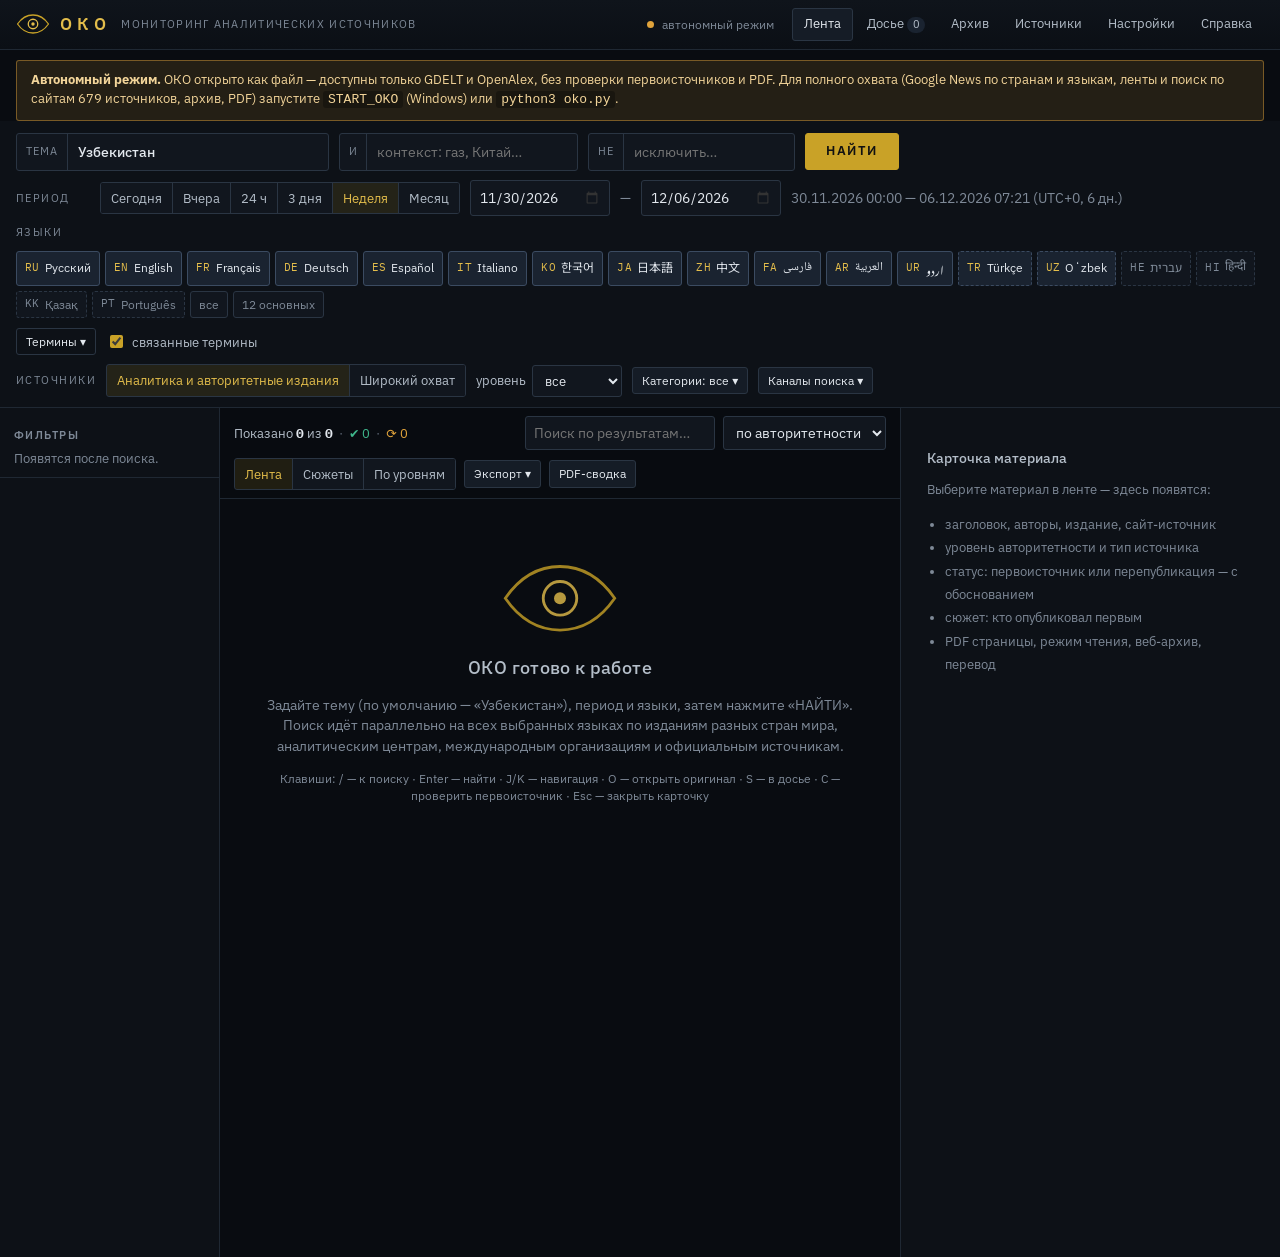
==== OKO/web/index.html @ c8e40423 "Добавить ОКО — платформу мониторинга аналитических источников ОКО ищет публикации по теме (по умолча" ====
<!doctype html>
<html lang="ru">
<head>
<meta charset="utf-8">
<meta name="viewport" content="width=device-width, initial-scale=1">
<meta name="oko-token" content="">
<title>ОКО — мониторинг аналитических источников</title>
<link rel="icon" href="assets/favicon.svg" type="image/svg+xml">
<link rel="preconnect" href="https://fonts.googleapis.com">
<link rel="preconnect" href="https://fonts.gstatic.com" crossorigin>
<link rel="stylesheet" href="https://fonts.googleapis.com/css2?family=IBM+Plex+Mono:wght@400;500&family=IBM+Plex+Sans:wght@400;500;600&family=Noto+Naskh+Arabic:wght@400;600&family=Noto+Nastaliq+Urdu&family=Noto+Sans+Devanagari&family=Noto+Sans+Hebrew&family=Noto+Sans+JP:wght@400;500&family=Noto+Sans+KR:wght@400;500&family=Noto+Sans+SC:wght@400;500&family=Noto+Sans+TC:wght@400;500&display=swap">
<link rel="stylesheet" href="assets/oko.css">
</head>
<body>
<header class="top">
  <div class="brand">
    <svg viewBox="0 0 68 40" aria-hidden="true"><path d="M3 20C12 7 22 2 34 2s22 5 31 18c-9 13-19 18-31 18S12 33 3 20z" fill="none" stroke="#c9a227" stroke-width="2.6" stroke-linejoin="round"/><circle cx="34" cy="20" r="9.5" fill="none" stroke="#e3bd4b" stroke-width="2.6"/><circle cx="34" cy="20" r="3.4" fill="#e3bd4b"/></svg>
    <span class="logo">ОКО</span>
    <span class="sub">мониторинг аналитических источников</span>
  </div>
  <div class="status" id="status"><span class="dot"></span><span>подключение…</span></div>
  <nav class="topnav" id="topnav">
    <button data-view="results" class="active">Лента</button>
    <button data-view="dossier">Досье <span class="badge" id="dossierCount">0</span></button>
    <button data-view="archive">Архив</button>
    <button data-view="sources">Источники</button>
    <button data-view="settings">Настройки</button>
    <button data-view="help">Справка</button>
  </nav>
</header>

<div id="banner"></div>

<section class="query" id="query">
  <div class="qrow">
    <div class="field"><span>Тема</span><input id="qTopic" autocomplete="off" spellcheck="false" placeholder="Узбекистан" value="Узбекистан" title="Ключевое слово или фраза на любом языке. Несколько тем — через запятую (ИЛИ)"></div>
    <div class="field"><span>и</span><input id="qCtx" autocomplete="off" spellcheck="false" placeholder="контекст: газ, Китай…" title="Уточнение: материал должен касаться также этого (И). Через запятую — любое из"></div>
    <div class="field"><span>не</span><input id="qNot" autocomplete="off" spellcheck="false" placeholder="исключить…" title="Исключить материалы с этими словами"></div>
    <button class="btn primary" id="btnSearch" title="Enter">НАЙТИ</button>
    <button class="btn danger hidden" id="btnStop">Остановить</button>
  </div>
  <div class="qrow">
    <span class="qlabel">Период</span>
    <div class="seg" id="presets">
      <button data-p="today">Сегодня</button><button data-p="yesterday">Вчера</button><button data-p="24h">24 ч</button><button data-p="3d">3 дня</button><button data-p="7d">Неделя</button><button data-p="30d">Месяц</button>
    </div>
    <input type="date" id="dFrom" title="Начало периода"><span class="muted">—</span><input type="date" id="dTo" title="Конец периода">
    <span class="muted" id="periodHint"></span>
  </div>
  <div class="qrow">
    <span class="qlabel">Языки</span>
    <div class="chips" id="langChips"></div>
    <button class="btn small ghost" id="btnTerms" title="Показать и отредактировать поисковые термины по языкам">Термины ▾</button>
    <label class="check" title="Добавлять столицу, главу государства и ключевые города (для тем из словаря)"><input type="checkbox" id="optRelated" checked> связанные термины</label>
  </div>
  <div class="qrow">
    <span class="qlabel">Источники</span>
    <div class="seg" id="modeSeg">
      <button data-m="registry" class="on" title="Только аналитические центры, международные организации, официальные источники и издания из реестра">Аналитика и авторитетные издания</button>
      <button data-m="broad" title="Все найденные материалы, включая источники вне реестра (уровень D)">Широкий охват</button>
    </div>
    <label class="check">уровень
      <select id="minTier"><option value="4">все</option><option value="3">A–C</option><option value="2">A–B</option><option value="1">только A</option></select>
    </label>
    <div class="dropdown"><button class="btn small" id="btnTypes">Категории: все ▾</button><div class="menu hidden" id="menuTypes"></div></div>
    <div class="dropdown"><button class="btn small" id="btnProv">Каналы поиска ▾</button><div class="menu hidden" id="menuProv"></div></div>
  </div>
</section>

<section class="terms hidden" id="termsPanel">
  <div class="terms-head"><h3>Поисковые термины по языкам</h3><span class="entity" id="entityInfo"></span>
    <span style="margin-left:auto"></span>
    <button class="btn small" id="btnReExpand">Перевести заново</button>
    <button class="btn small" id="btnTermsClose">Свернуть</button></div>
  <table class="tterms" id="termsTable"></table>
  <div class="muted" style="font-size:12px;margin-top:8px">Правка термина сохраняется в глоссарий и используется в следующих поисках. Источник: <span class="srcTag lexicon">словарь</span> <span class="srcTag wikidata">Wikidata</span> <span class="srcTag mt">перевод</span> <span class="srcTag user">вручную</span></div>
</section>

<section class="progress hidden" id="progress">
  <div class="pbar"><div id="pbarFill"></div></div>
  <div class="pline" id="pline"></div>
  <div class="plog hidden" id="plog"></div>
  <div class="notes" id="pnotes"></div>
</section>

<main class="layout" id="view-results">
  <aside class="facets" id="facets"></aside>
  <section class="results">
    <div class="rtool">
      <button class="btn small mob-only" id="btnFacets">Фильтры</button>
      <span class="rcount" id="rcount"></span>
      <input class="input rfilter" id="rFilter" placeholder="Поиск по результатам…">
      <select id="sortSel" title="Сортировка"><option value="authority">по авторитетности</option><option value="date">по дате</option><option value="relevance">по релевантности</option></select>
      <div class="seg" id="viewSeg"><button data-v="list" class="on">Лента</button><button data-v="stories">Сюжеты</button><button data-v="tiers">По уровням</button></div>
      <div class="dropdown"><button class="btn small" id="btnExport">Экспорт ▾</button><div class="menu right hidden" id="menuExport"></div></div>
      <button class="btn small" id="btnDigest" title="Сводка для печати или сохранения в PDF">PDF-сводка</button>
    </div>
    <div class="list" id="list"></div>
  </section>
  <aside class="detail closed" id="detail"></aside>
</main>

<section class="page hidden" id="view-dossier"></section>
<section class="page hidden" id="view-archive"></section>
<section class="page hidden" id="view-sources"></section>
<section class="page hidden" id="view-settings"></section>
<section class="page hidden help" id="view-help"></section>

<script src="assets/oko-data.js"></script>
<script src="assets/oko-core.js"></script>
<script src="assets/oko-app.js"></script>
</body>
</html>
---- OKO/web/assets/oko.css ----
/* ОКО — строгая тёмная тема */
:root {
  --bg: #090c11; --bg2: #0d1117; --panel: #11161e; --panel2: #151c26; --panel3: #1a2330; --hover: #1d2733;
  --line: #1f2833; --line2: #2a3543; --line3: #36445a;
  --text: #e3e8ee; --text2: #b4bec9; --muted: #7e8997; --dim: #5b6572;
  --accent: #c9a227; --accent2: #e3bd4b; --accent-bg: rgba(201, 162, 39, .12);
  --blue: #6aa3dc; --blue-bg: rgba(106, 163, 220, .12);
  --ok: #3fb68b; --ok-bg: rgba(63, 182, 139, .13); --warn: #e0a33b; --warn-bg: rgba(224, 163, 59, .13);
  --bad: #e5534b; --bad-bg: rgba(229, 83, 75, .12); --unk: #8d97a5; --unk-bg: rgba(141, 151, 165, .12);
  --tA: #d4af37; --tB: #7fa9d6; --tC: #8e99a8; --tD: #56606c;
  --r: 3px;
  --font: "IBM Plex Sans", "Noto Sans", "Segoe UI", system-ui, -apple-system, "Helvetica Neue", Arial, sans-serif;
  --mono: "IBM Plex Mono", "Cascadia Mono", Consolas, "Liberation Mono", monospace;
  color-scheme: dark;
}
* { box-sizing: border-box; }
html, body { min-height: 100%; }
body {
  margin: 0; background: var(--bg); color: var(--text); font: 14px/1.45 var(--font);
  -webkit-font-smoothing: antialiased; text-rendering: optimizeLegibility;
}
:lang(zh), :lang(zh-Hans) { font-family: "IBM Plex Sans", "Noto Sans SC", "Microsoft YaHei", "PingFang SC", sans-serif; }
:lang(zh-Hant), :lang(zh-TW) { font-family: "IBM Plex Sans", "Noto Sans TC", "Microsoft JhengHei", "PingFang TC", sans-serif; }
:lang(ja) { font-family: "IBM Plex Sans", "Noto Sans JP", "Yu Gothic UI", "Meiryo", "Hiragino Sans", sans-serif; }
:lang(ko) { font-family: "IBM Plex Sans", "Noto Sans KR", "Malgun Gothic", "Apple SD Gothic Neo", sans-serif; }
:lang(ar), :lang(fa) { font-family: "Noto Naskh Arabic", "Segoe UI", Tahoma, "Geeza Pro", sans-serif; }
:lang(ur) { font-family: "Noto Nastaliq Urdu", "Noto Naskh Arabic", "Urdu Typesetting", "Jameel Noori Nastaleeq", Tahoma, sans-serif; line-height: 2.1; }
:lang(he) { font-family: "Noto Sans Hebrew", "Segoe UI", Arial, sans-serif; }
:lang(hi) { font-family: "Noto Sans Devanagari", "Nirmala UI", Mangal, sans-serif; }
a { color: var(--blue); text-decoration: none; }
a:hover { text-decoration: underline; }
button, input, select, textarea { font: inherit; color: inherit; }
.hidden { display: none !important; }
.mono { font-family: var(--mono); }
.muted { color: var(--muted); }
.sep { color: var(--dim); margin: 0 6px; }
::selection { background: rgba(201, 162, 39, .35); }
::-webkit-scrollbar { width: 10px; height: 10px; }
::-webkit-scrollbar-thumb { background: #243041; border-radius: 6px; border: 2px solid var(--bg2); }
::-webkit-scrollbar-track { background: transparent; }
:focus-visible { outline: 1px solid var(--accent); outline-offset: 1px; }

/* ---------------------------------------------------------------- шапка */
.top {
  display: flex; align-items: center; gap: 18px; padding: 0 16px; height: 50px;
  background: linear-gradient(180deg, #0f141b, #0b0f15); border-bottom: 1px solid var(--line);
  position: sticky; top: 0; z-index: 30;
}
.brand { display: flex; align-items: center; gap: 10px; white-space: nowrap; }
.brand svg { width: 34px; height: 20px; }
.logo { font-weight: 600; letter-spacing: .32em; font-size: 17px; color: var(--accent2); }
.brand .sub { color: var(--muted); font-size: 11px; letter-spacing: .12em; text-transform: uppercase; }
.status { display: flex; align-items: center; gap: 8px; color: var(--muted); font-size: 12px; margin-left: auto; white-space: nowrap; }
.dot { width: 7px; height: 7px; border-radius: 50%; background: var(--dim); display: inline-block; }
.dot.on { background: var(--ok); box-shadow: 0 0 6px rgba(63, 182, 139, .6); }
.dot.warn { background: var(--warn); }
.topnav { display: flex; gap: 2px; }
.topnav button {
  background: transparent; border: 1px solid transparent; color: var(--text2); padding: 6px 11px; border-radius: var(--r);
  cursor: pointer; font-size: 13px; white-space: nowrap;
}
.topnav button:hover { background: var(--panel2); color: var(--text); }
.topnav button.active { border-color: var(--line2); background: var(--panel2); color: var(--text); }
.badge { display: inline-block; min-width: 18px; padding: 0 5px; border-radius: 9px; background: var(--panel3); color: var(--text2); font-size: 11px; text-align: center; }

/* ---------------------------------------------------------------- панель запроса */
.query { background: var(--bg2); border-bottom: 1px solid var(--line); padding: 12px 16px 10px; display: grid; gap: 9px; }
.qrow { display: flex; align-items: center; gap: 10px; flex-wrap: wrap; }
.qlabel { font-size: 10.5px; letter-spacing: .14em; text-transform: uppercase; color: var(--muted); min-width: 74px; }
.field { display: flex; align-items: stretch; border: 1px solid var(--line2); border-radius: var(--r); background: var(--panel); }
.field > span { display: flex; align-items: center; padding: 0 9px; color: var(--muted); font-size: 11px; letter-spacing: .08em; border-right: 1px solid var(--line2); text-transform: uppercase; }
.field input { background: transparent; border: 0; padding: 8px 10px; min-width: 0; outline: none; }
.field:focus-within { border-color: var(--accent); }
#qTopic { width: 260px; font-weight: 500; }
#qCtx { width: 210px; }
#qNot { width: 170px; }
.btn {
  border: 1px solid var(--line2); background: var(--panel2); color: var(--text); padding: 7px 12px; border-radius: var(--r);
  cursor: pointer; white-space: nowrap; display: inline-flex; align-items: center; gap: 6px; font-size: 13px;
}
.btn:hover { background: var(--hover); border-color: var(--line3); }
.btn:disabled { opacity: .45; cursor: default; }
.btn.primary { background: var(--accent); border-color: var(--accent); color: #111; font-weight: 600; letter-spacing: .12em; padding: 8px 20px; }
.btn.primary:hover { background: var(--accent2); }
.btn.danger { border-color: rgba(229, 83, 75, .5); color: #ff9c95; }
.btn.small { padding: 4px 9px; font-size: 12px; }
.btn.ghost { background: transparent; }
.btn svg { width: 14px; height: 14px; flex: none; }
.seg { display: inline-flex; border: 1px solid var(--line2); border-radius: var(--r); overflow: hidden; }
.seg button { background: var(--panel); border: 0; border-right: 1px solid var(--line2); padding: 6px 10px; cursor: pointer; color: var(--text2); font-size: 12.5px; }
.seg button:last-child { border-right: 0; }
.seg button:hover { background: var(--hover); color: var(--text); }
.seg button.on { background: var(--accent-bg); color: var(--accent2); }
input[type=date], input[type=time], select, .input {
  background: var(--panel); border: 1px solid var(--line2); border-radius: var(--r); padding: 6px 8px; color: var(--text);
}
input[type=date]::-webkit-calendar-picker-indicator { filter: invert(.8); }
select option { background: var(--panel); }
.chips { display: flex; flex-wrap: wrap; gap: 5px; }
.chip {
  border: 1px solid var(--line2); background: var(--panel); color: var(--muted); border-radius: var(--r); padding: 4px 8px;
  cursor: pointer; font-size: 12px; display: inline-flex; align-items: center; gap: 5px; user-select: none;
}
.chip .code { font-family: var(--mono); font-size: 11px; letter-spacing: .04em; }
.chip.on { color: var(--text); border-color: #3b4b61; background: var(--panel3); }
.chip.on .code { color: var(--accent2); }
.chip.extra { border-style: dashed; }
.chip:hover { border-color: var(--line3); }
.check { display: inline-flex; align-items: center; gap: 6px; color: var(--text2); font-size: 12.5px; cursor: pointer; }
.check input { accent-color: var(--accent); }
.dropdown { position: relative; display: inline-block; }
.menu {
  position: absolute; top: calc(100% + 4px); left: 0; min-width: 250px; background: var(--panel2); border: 1px solid var(--line2);
  border-radius: var(--r); padding: 6px; z-index: 50; box-shadow: 0 10px 30px rgba(0, 0, 0, .5); max-height: 70vh; overflow: auto;
}
.menu.right { left: auto; right: 0; }
.menu label, .menu button.mi { display: flex; align-items: center; gap: 8px; padding: 6px 8px; border-radius: var(--r); cursor: pointer; width: 100%; text-align: left; background: none; border: 0; color: var(--text2); font-size: 13px; }
.menu label:hover, .menu button.mi:hover { background: var(--hover); color: var(--text); }
.menu .mh { font-size: 10.5px; letter-spacing: .14em; text-transform: uppercase; color: var(--muted); padding: 6px 8px 4px; }
.menu hr { border: 0; border-top: 1px solid var(--line); margin: 5px 0; }

/* термины */
.terms { background: var(--bg2); border-bottom: 1px solid var(--line); padding: 10px 16px 14px; }
.terms-head { display: flex; align-items: center; gap: 12px; margin-bottom: 8px; }
.terms-head h3 { margin: 0; font-size: 12px; letter-spacing: .14em; text-transform: uppercase; color: var(--muted); font-weight: 600; }
.entity { color: var(--text2); font-size: 12.5px; }
.tterms { width: 100%; border-collapse: collapse; }
.tterms td, .tterms th { border-top: 1px solid var(--line); padding: 5px 8px; vertical-align: top; text-align: left; font-size: 12.5px; }
.tterms th { color: var(--muted); font-weight: 500; font-size: 11px; letter-spacing: .08em; text-transform: uppercase; }
.tterms td.lang { white-space: nowrap; color: var(--text2); width: 150px; }
.tchips { display: flex; flex-wrap: wrap; gap: 4px; align-items: center; }
.tchip { background: var(--panel3); border: 1px solid var(--line2); border-radius: var(--r); padding: 2px 4px 2px 7px; display: inline-flex; gap: 4px; align-items: center; }
.tchip button { background: none; border: 0; color: var(--dim); cursor: pointer; padding: 0 3px; font-size: 13px; line-height: 1; }
.tchip button:hover { color: var(--bad); }
.tadd { background: transparent; border: 1px dashed var(--line2); border-radius: var(--r); padding: 2px 6px; width: 120px; color: var(--text); font-size: 12px; }
.srcTag { font-size: 10.5px; padding: 1px 6px; border-radius: 8px; background: var(--panel3); color: var(--muted); white-space: nowrap; }
.srcTag.lexicon { color: var(--ok); } .srcTag.wikidata { color: var(--blue); } .srcTag.mt { color: var(--warn); } .srcTag.user { color: var(--accent2); } .srcTag.original { color: var(--bad); }

/* ---------------------------------------------------------------- прогресс */
.progress { background: var(--bg2); border-bottom: 1px solid var(--line); padding: 8px 16px; }
.pbar { height: 3px; background: var(--panel3); border-radius: 2px; overflow: hidden; margin-bottom: 7px; }
.pbar > div { height: 100%; width: 0; background: linear-gradient(90deg, var(--accent), var(--accent2)); transition: width .3s; }
.pline { display: flex; align-items: center; gap: 16px; flex-wrap: wrap; font-size: 12.5px; color: var(--text2); }
.pline b { color: var(--text); font-weight: 600; font-family: var(--mono); }
.pline .spin { width: 12px; height: 12px; border: 2px solid var(--line3); border-top-color: var(--accent); border-radius: 50%; animation: spin 1s linear infinite; }
@keyframes spin { to { transform: rotate(360deg); } }
.plog { margin-top: 8px; max-height: 260px; overflow: auto; border: 1px solid var(--line); border-radius: var(--r); }
.plog table { width: 100%; border-collapse: collapse; font-size: 12px; }
.plog td { border-top: 1px solid var(--line); padding: 4px 8px; vertical-align: top; }
.plog tr:first-child td { border-top: 0; }
.st-ok { color: var(--ok); } .st-error { color: var(--bad); } .st-run { color: var(--accent2); } .st-wait, .st-skip { color: var(--dim); }
.notes { margin-top: 6px; font-size: 12px; color: var(--warn); }

/* ---------------------------------------------------------------- макет */
.layout { display: grid; grid-template-columns: 252px minmax(0, 1fr) 440px; min-height: calc(100vh - 50px); }
.facets { border-right: 1px solid var(--line); background: var(--bg2); padding: 10px 0 40px; overflow: auto; position: sticky; top: 50px; height: calc(100vh - 50px); }
.fsec { padding: 6px 14px 10px; border-bottom: 1px solid var(--line); }
.fsec h4 { margin: 4px 0 6px; font-size: 10.5px; letter-spacing: .14em; text-transform: uppercase; color: var(--muted); font-weight: 600; display: flex; justify-content: space-between; }
.fsec h4 button { background: none; border: 0; color: var(--dim); cursor: pointer; font-size: 10.5px; letter-spacing: .06em; }
.frow { display: flex; align-items: center; gap: 7px; padding: 2.5px 0; font-size: 12.5px; color: var(--text2); cursor: pointer; }
.frow input { accent-color: var(--accent); margin: 0; }
.frow .fl { flex: 1; overflow: hidden; text-overflow: ellipsis; white-space: nowrap; }
.frow .fc { font-family: var(--mono); font-size: 11px; color: var(--muted); }
.frow .fbar { height: 3px; background: var(--line2); border-radius: 2px; width: 18px; overflow: hidden; flex: none; }
.frow .fbar > i { display: block; height: 100%; background: var(--accent); opacity: .7; }
.frow:hover { color: var(--text); }
.fmore { background: none; border: 0; color: var(--blue); font-size: 12px; cursor: pointer; padding: 3px 0; }

.results { min-width: 0; padding: 0 0 60px; }
.rtool {
  position: sticky; top: 50px; z-index: 10; display: flex; align-items: center; gap: 8px; flex-wrap: wrap; padding: 8px 14px;
  background: rgba(9, 12, 17, .96); backdrop-filter: blur(4px); border-bottom: 1px solid var(--line);
}
.rcount { font-size: 12.5px; color: var(--text2); margin-right: auto; }
.rcount b { color: var(--text); font-family: var(--mono); }
.rfilter { width: 190px; }
.list { padding: 4px 0; }
.empty { padding: 60px 30px; color: var(--muted); text-align: center; }
.empty h2 { color: var(--text2); font-weight: 500; font-size: 18px; margin: 0 0 10px; letter-spacing: .02em; }
.empty .eye-big { width: 120px; opacity: .8; margin-bottom: 16px; }

.item {
  display: grid; grid-template-columns: 30px 26px minmax(0, 1fr) 30px; gap: 0 8px; padding: 9px 14px 9px 12px;
  border-bottom: 1px solid var(--line); border-left: 2px solid transparent; cursor: pointer; position: relative;
}
.item:hover { background: var(--panel); }
.item.sel { background: var(--panel2); border-left-color: var(--accent); }
.item.dimmed { opacity: .62; }
.tier { width: 24px; height: 22px; border-radius: var(--r); display: inline-flex; align-items: center; justify-content: center; font: 600 12px var(--mono); border: 1px solid; margin-top: 1px; }
.tier.t1 { color: var(--tA); border-color: rgba(212, 175, 55, .55); background: rgba(212, 175, 55, .1); }
.tier.t2 { color: var(--tB); border-color: rgba(127, 169, 214, .45); background: rgba(127, 169, 214, .08); }
.tier.t3 { color: var(--tC); border-color: rgba(142, 153, 168, .35); }
.tier.t4 { color: var(--tD); border-color: rgba(86, 96, 108, .5); border-style: dashed; }
.orig { width: 22px; height: 22px; border-radius: 50%; display: inline-flex; align-items: center; justify-content: center; font-size: 12px; margin-top: 1px; }
.orig svg { width: 13px; height: 13px; }
.orig.primary { color: var(--ok); background: var(--ok-bg); border: 1px solid rgba(63, 182, 139, .45); }
.orig.reprint { color: var(--warn); background: var(--warn-bg); border: 1px solid rgba(224, 163, 59, .45); }
.orig.unknown { color: var(--unk); background: var(--unk-bg); border: 1px dashed rgba(141, 151, 165, .5); }
.orig.low { opacity: .7; }
.ititle { font-size: 14.5px; font-weight: 500; color: var(--text); line-height: 1.38; display: block; unicode-bidi: plaintext; }
.ititle:hover { color: #fff; text-decoration: none; }
.ititle:visited { color: #c4ccd6; }
.imeta { margin-top: 3px; display: flex; flex-wrap: wrap; align-items: center; gap: 2px 0; font-size: 12px; color: var(--muted); }
.imeta > * + *::before { content: "·"; color: var(--dim); margin: 0 6px; }
.imeta .src { color: var(--text2); font-weight: 500; }
.imeta .cc, .imeta .lg { font-family: var(--mono); font-size: 11px; letter-spacing: .03em; }
.imeta time { font-family: var(--mono); font-size: 11.5px; }
.tag { font-size: 10.5px; padding: 0 5px; border-radius: 2px; border: 1px solid var(--line2); color: var(--text2); letter-spacing: .02em; }
.tag.pw { color: #f0c36a; border-color: rgba(240, 195, 106, .35); }
.tag.st { color: #ff9c95; border-color: rgba(229, 83, 75, .35); }
.tag.st.public { color: #b9a2e8; border-color: rgba(185, 162, 232, .35); }
.tag.new { color: #111; background: var(--accent); border-color: var(--accent); font-weight: 600; }
.tag.bm { color: var(--blue); border-color: rgba(106, 163, 220, .35); }
.tag.cred { color: var(--warn); border-color: rgba(224, 163, 59, .35); }
.tag.story { color: var(--text2); }
.tag.ca { color: #7fd1b9; border-color: rgba(127, 209, 185, .3); }
.isnip { margin-top: 4px; color: var(--text2); font-size: 12.5px; line-height: 1.45; unicode-bidi: plaintext;
  display: -webkit-box; -webkit-line-clamp: 2; -webkit-box-orient: vertical; overflow: hidden; }
.compact .isnip { display: none; }
.star { background: none; border: 0; color: var(--dim); cursor: pointer; padding: 2px; border-radius: var(--r); align-self: start; }
.star svg { width: 16px; height: 16px; }
.star:hover { color: var(--text2); }
.star.on { color: var(--accent2); }
.more { display: block; margin: 12px auto; }
.grp { padding: 10px 14px 6px; font-size: 11px; letter-spacing: .14em; text-transform: uppercase; color: var(--muted); border-bottom: 1px solid var(--line); background: var(--bg2); position: sticky; top: 98px; z-index: 5; display: flex; gap: 10px; align-items: center; }
.grp .tier { width: 20px; height: 18px; font-size: 11px; }
.story-members { margin: 0 0 0 64px; border-left: 1px dashed var(--line2); }
.story-members .item { padding-top: 6px; padding-bottom: 6px; }
.story-toggle { background: none; border: 0; color: var(--blue); cursor: pointer; font-size: 12px; padding: 0; }

/* ---------------------------------------------------------------- карточка материала */
.detail { border-left: 1px solid var(--line); background: var(--bg2); position: sticky; top: 50px; height: calc(100vh - 50px); overflow: auto; }
.dempty { padding: 40px 26px; color: var(--muted); font-size: 13px; }
.dempty h3 { color: var(--text2); font-weight: 500; font-size: 14px; margin: 0 0 12px; }
.dempty ul { padding-left: 18px; line-height: 1.8; }
.dhead { padding: 14px 18px 12px; border-bottom: 1px solid var(--line); }
.dkicker { display: flex; justify-content: space-between; align-items: center; font-size: 10.5px; letter-spacing: .14em; text-transform: uppercase; color: var(--muted); margin-bottom: 8px; }
.dclose { background: none; border: 0; color: var(--muted); cursor: pointer; font-size: 18px; line-height: 1; }
.dtitle { font-size: 18px; line-height: 1.35; font-weight: 600; margin: 0 0 10px; unicode-bidi: plaintext; }
.dactions { display: flex; flex-wrap: wrap; gap: 6px; }
.dstatus { margin: 12px 18px; border: 1px solid; border-radius: var(--r); padding: 10px 12px; }
.dstatus.primary { border-color: rgba(63, 182, 139, .45); background: var(--ok-bg); }
.dstatus.reprint { border-color: rgba(224, 163, 59, .45); background: var(--warn-bg); }
.dstatus.unknown { border-color: var(--line2); background: var(--panel); border-style: dashed; }
.dstatus .sline { display: flex; align-items: center; gap: 8px; font-weight: 600; letter-spacing: .06em; font-size: 12.5px; text-transform: uppercase; }
.dstatus.primary .sline { color: var(--ok); } .dstatus.reprint .sline { color: var(--warn); } .dstatus.unknown .sline { color: var(--unk); }
.dstatus .conf { margin-left: auto; font-weight: 400; letter-spacing: 0; text-transform: none; font-size: 11.5px; color: var(--muted); }
.dstatus .sreason { margin-top: 5px; color: var(--text2); font-size: 12.5px; unicode-bidi: plaintext; }
.dstatus .scred { margin-top: 6px; font-size: 12.5px; }
.dstatus .scheck { margin-top: 8px; display: flex; gap: 8px; align-items: center; }
.dtable { width: calc(100% - 36px); margin: 4px 18px 10px; border-collapse: collapse; font-size: 12.5px; }
.dtable th { width: 150px; text-align: left; font-weight: 500; color: var(--muted); padding: 6px 8px 6px 0; vertical-align: top; border-top: 1px solid var(--line); }
.dtable td { padding: 6px 0; border-top: 1px solid var(--line); color: var(--text); word-break: break-word; }
.dtable td .sub { color: var(--muted); font-size: 11.5px; display: block; margin-top: 2px; }
.stars { color: var(--tA); letter-spacing: 2px; }
.dsec { margin: 8px 18px 14px; }
.dsec h4 { margin: 12px 0 6px; font-size: 10.5px; letter-spacing: .14em; text-transform: uppercase; color: var(--muted); font-weight: 600; }
.dsnip { color: var(--text2); font-size: 13px; line-height: 1.55; unicode-bidi: plaintext; white-space: pre-line; }
.dlist { list-style: none; margin: 0; padding: 0; }
.dlist li { display: grid; grid-template-columns: 22px 1fr; gap: 6px; padding: 5px 0; border-top: 1px solid var(--line); font-size: 12.5px; }
.dlist li .m { color: var(--muted); font-size: 11.5px; }
.dlist .first { color: var(--ok); font-size: 10.5px; letter-spacing: .08em; text-transform: uppercase; margin-left: 6px; }
.dnote { width: 100%; min-height: 70px; background: var(--panel); border: 1px solid var(--line2); border-radius: var(--r); padding: 8px; resize: vertical; }
.dgrid { display: grid; grid-template-columns: 1fr 1fr; gap: 6px; }
.dgrid .btn { justify-content: center; }
.spinner { width: 13px; height: 13px; border: 2px solid var(--line3); border-top-color: var(--accent); border-radius: 50%; animation: spin 1s linear infinite; display: inline-block; }

/* ---------------------------------------------------------------- страницы */
.page { max-width: 1280px; margin: 0 auto; padding: 18px 20px 60px; }
.page h2 { font-size: 13px; letter-spacing: .16em; text-transform: uppercase; color: var(--muted); font-weight: 600; margin: 8px 0 14px; }
.page h3 { font-size: 14px; margin: 22px 0 8px; color: var(--text); font-weight: 600; }
.ptool { display: flex; flex-wrap: wrap; gap: 8px; align-items: center; margin-bottom: 12px; }
.tbl { width: 100%; border-collapse: collapse; font-size: 12.5px; }
.tbl th { text-align: left; color: var(--muted); font-weight: 500; font-size: 11px; letter-spacing: .08em; text-transform: uppercase; padding: 7px 8px; border-bottom: 1px solid var(--line2); position: sticky; top: 50px; background: var(--bg); z-index: 2; }
.tbl td { padding: 6px 8px; border-bottom: 1px solid var(--line); vertical-align: top; }
.tbl tr:hover td { background: var(--panel); }
.tbl td.num { font-family: var(--mono); color: var(--text2); white-space: nowrap; }
.tbl select { padding: 2px 4px; font-size: 12px; }
.card { background: var(--panel); border: 1px solid var(--line); border-radius: var(--r); padding: 14px 16px; margin-bottom: 12px; }
.card p { color: var(--text2); line-height: 1.6; }
.card > h3:first-child { margin-top: 2px; }
.kv { display: grid; grid-template-columns: 260px 1fr; gap: 8px 16px; align-items: center; }
.kv label { color: var(--text2); }
.kv .hint { grid-column: 2; color: var(--muted); font-size: 12px; margin-top: -4px; }
.help p, .help li { color: var(--text2); line-height: 1.65; }
.help code { background: var(--panel3); padding: 1px 5px; border-radius: 3px; font-family: var(--mono); font-size: 12px; }
.legend { display: grid; grid-template-columns: 40px 1fr; gap: 8px 12px; align-items: center; }
.banner { margin: 10px 16px 0; padding: 10px 14px; border: 1px solid rgba(224, 163, 59, .45); background: var(--warn-bg); border-radius: var(--r); color: #f3d59a; font-size: 13px; }
.banner code { background: rgba(0, 0, 0, .3); padding: 1px 5px; border-radius: 3px; }
.modal-back { position: fixed; inset: 0; background: rgba(0, 0, 0, .6); z-index: 90; display: flex; align-items: flex-start; justify-content: center; padding: 60px 16px; overflow: auto; }
.modal { background: var(--panel); border: 1px solid var(--line2); border-radius: 4px; width: min(760px, 100%); box-shadow: 0 20px 60px rgba(0, 0, 0, .6); }
.modal header { display: flex; align-items: center; justify-content: space-between; padding: 12px 16px; border-bottom: 1px solid var(--line); }
.modal header h3 { margin: 0; font-size: 13px; letter-spacing: .12em; text-transform: uppercase; color: var(--text2); }
.modal .mb { padding: 14px 16px; max-height: 70vh; overflow: auto; }
.modal footer { padding: 10px 16px; border-top: 1px solid var(--line); display: flex; justify-content: flex-end; gap: 8px; }
.toast { position: fixed; bottom: 18px; left: 50%; transform: translateX(-50%); background: var(--panel3); border: 1px solid var(--line3); color: var(--text); padding: 9px 16px; border-radius: var(--r); z-index: 100; font-size: 13px; box-shadow: 0 8px 24px rgba(0, 0, 0, .5); max-width: 90vw; }
.toast.err { border-color: rgba(229, 83, 75, .6); }

/* ---------------------------------------------------------------- адаптивность */
.mob-only { display: none !important; }
@media (max-width: 1320px) { .layout { grid-template-columns: 220px minmax(0, 1fr) 380px; } }
@media (max-width: 1100px) {
  .layout { grid-template-columns: 210px minmax(0, 1fr); }
  .detail { position: fixed; right: 0; top: 50px; width: min(460px, 100vw); z-index: 40; box-shadow: -10px 0 30px rgba(0, 0, 0, .5); }
  .detail.closed { display: none; }
  .brand .sub { display: none; }
}
@media (max-width: 800px) {
  .top { height: auto; flex-wrap: wrap; padding: 8px 12px; gap: 8px; }
  .topnav { width: 100%; overflow-x: auto; }
  .status { margin-left: auto; }
  .layout { grid-template-columns: minmax(0, 1fr); }
  .facets { position: fixed; left: 0; top: 0; height: 100vh; width: 84vw; max-width: 320px; z-index: 60; box-shadow: 10px 0 30px rgba(0, 0, 0, .6); }
  .facets.closed { display: none; }
  .mob-only { display: inline-flex !important; }
  .query { padding: 10px 12px; }
  .qlabel { min-width: 0; width: 100%; }
  #qTopic, #qCtx, #qNot { width: 100%; }
  .field { width: 100%; }
  .detail { top: 0; height: 100vh; width: 100vw; }
  .rtool { top: 0; }
  .item { grid-template-columns: 26px 24px minmax(0, 1fr) 26px; padding: 9px 10px; }
  .kv { grid-template-columns: 1fr; }
  .kv .hint { grid-column: 1; }
  .grp { top: 42px; }
}

/* ---------------------------------------------------------------- печать */
@media print {
  body { background: #fff; color: #000; }
  .top, .query, .progress, .facets, .rtool, .detail, .terms, .banner { display: none !important; }
  .layout { display: block; }
  .item { border-color: #ccc; break-inside: avoid; }
  .ititle { color: #000; }
}
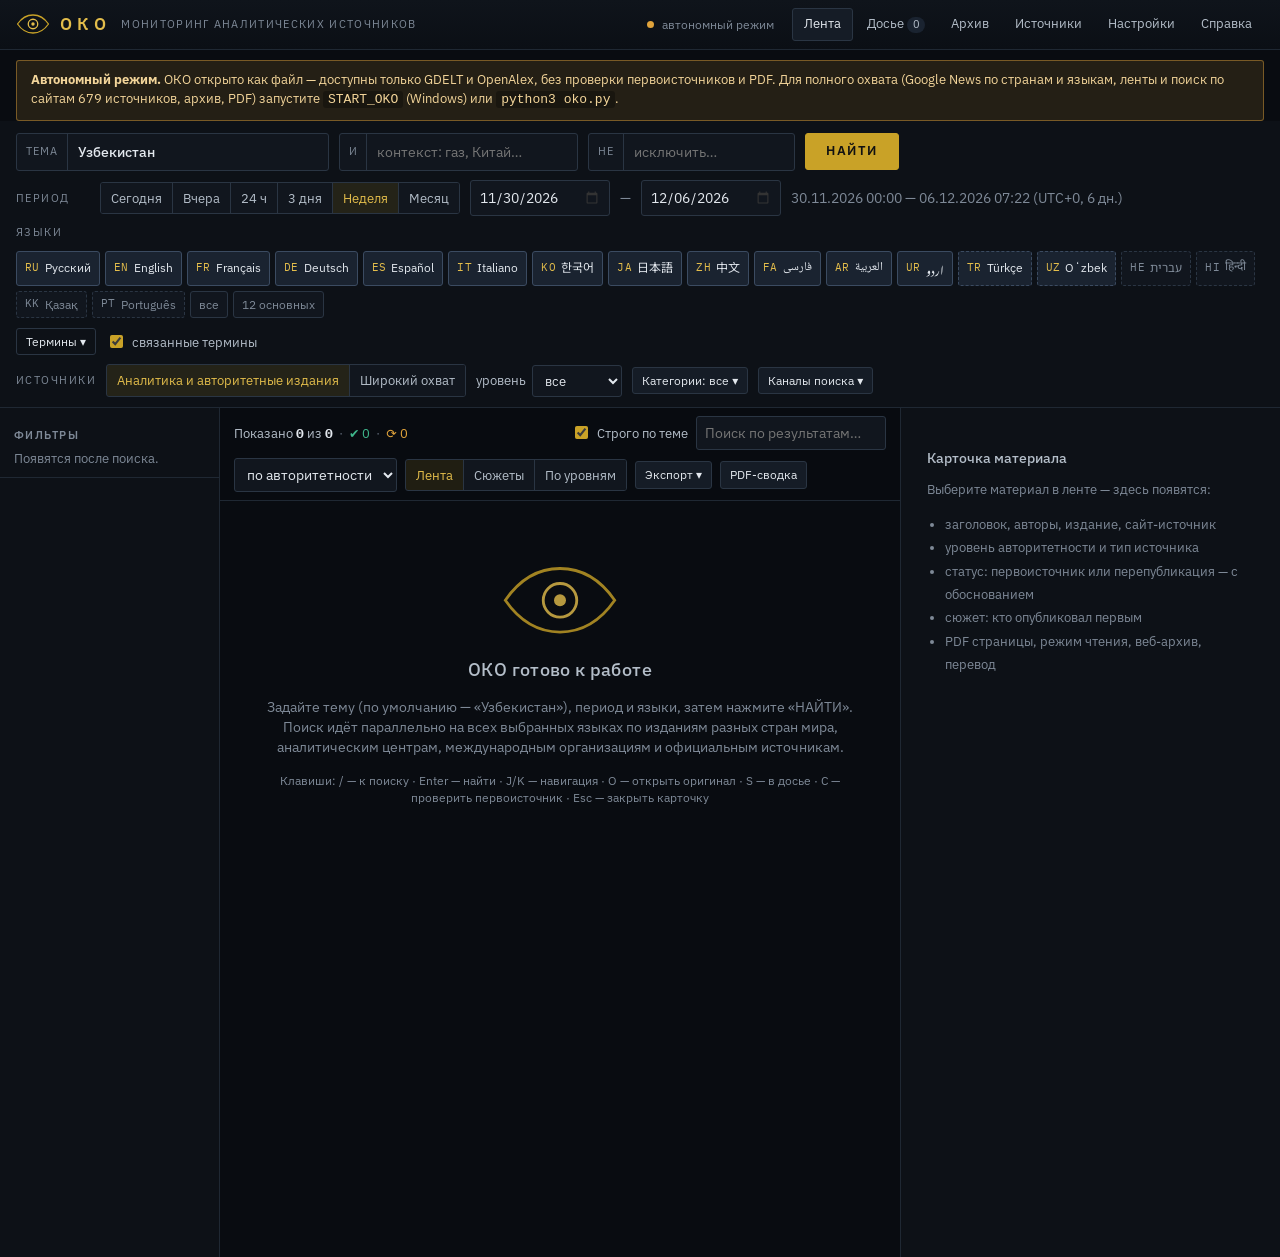
==== commit 54e55c2d: "ОКО: режим «Строго по теме» — отсекать нерелевантные материалы Поисковые системы возвращают и статьи" ====
--- a/OKO/web/index.html
+++ b/OKO/web/index.html
@@ -89,6 +89,7 @@
     <div class="rtool">
       <button class="btn small mob-only" id="btnFacets">Фильтры</button>
       <span class="rcount" id="rcount"></span>
+      <label class="check strict" title="Показывать только материалы, где тема (ключевое слово, его перевод или связанный термин) есть в заголовке или аннотации, либо подтверждена проверкой страницы"><input type="checkbox" id="optStrict" checked> Строго по теме</label>
       <input class="input rfilter" id="rFilter" placeholder="Поиск по результатам…">
       <select id="sortSel" title="Сортировка"><option value="authority">по авторитетности</option><option value="date">по дате</option><option value="relevance">по релевантности</option></select>
       <div class="seg" id="viewSeg"><button data-v="list" class="on">Лента</button><button data-v="stories">Сюжеты</button><button data-v="tiers">По уровням</button></div>
--- a/OKO/web/assets/oko.css
+++ b/OKO/web/assets/oko.css
@@ -214,6 +214,9 @@
 .tag.cred { color: var(--warn); border-color: rgba(224, 163, 59, .35); }
 .tag.story { color: var(--text2); }
 .tag.ca { color: #7fd1b9; border-color: rgba(127, 209, 185, .3); }
+.tag.kw { color: var(--accent2); border-color: rgba(201, 162, 39, .4); background: var(--accent-bg); unicode-bidi: plaintext; }
+.tag.kw.rel { color: #9fc4ea; border-color: rgba(106, 163, 220, .4); background: var(--blue-bg); }
+.tag.kw.eng { color: var(--text2); border-color: var(--line2); background: none; border-style: dashed; }
 .isnip { margin-top: 4px; color: var(--text2); font-size: 12.5px; line-height: 1.45; unicode-bidi: plaintext;
   display: -webkit-box; -webkit-line-clamp: 2; -webkit-box-orient: vertical; overflow: hidden; }
 .compact .isnip { display: none; }
@@ -238,6 +241,19 @@
 .dclose { background: none; border: 0; color: var(--muted); cursor: pointer; font-size: 18px; line-height: 1; }
 .dtitle { font-size: 18px; line-height: 1.35; font-weight: 600; margin: 0 0 10px; unicode-bidi: plaintext; }
 .dactions { display: flex; flex-wrap: wrap; gap: 6px; }
+mark.hl { background: rgba(201, 162, 39, .28); color: inherit; border-radius: 2px; padding: 0 1px; box-shadow: inset 0 -1px 0 var(--accent); }
+.foundby { margin: 12px 18px 0; border: 1px solid rgba(201, 162, 39, .45); background: var(--accent-bg); border-radius: var(--r); padding: 9px 12px 8px; font-size: 12.5px; }
+.foundby .fb-h { display: flex; gap: 6px; align-items: center; font-size: 10.5px; letter-spacing: .14em; text-transform: uppercase; color: var(--accent2); font-weight: 600; margin-bottom: 4px; }
+.foundby .fb-h svg { width: 13px; height: 13px; }
+.foundby .fb-r { display: grid; grid-template-columns: 128px 1fr; gap: 8px; padding: 3px 0; }
+.foundby .fb-k { color: var(--muted); }
+.foundby .fb-v { min-width: 0; word-break: break-word; }
+.foundby .fb-kw { color: var(--accent2); font-size: 13.5px; }
+.foundby .fb-term { color: var(--text); unicode-bidi: plaintext; }
+.foundby .fb-where { color: var(--text2); }
+.foundby .fb-sub { color: var(--muted); font-size: 11.5px; margin-top: 1px; }
+.foundby code { font-family: var(--mono); font-size: 11.5px; color: var(--text2); background: rgba(0, 0, 0, .25); padding: 0 4px; border-radius: 2px; unicode-bidi: plaintext; }
+.tchip.rel { border-color: rgba(106, 163, 220, .45); color: #9fc4ea; }
 .dstatus { margin: 12px 18px; border: 1px solid; border-radius: var(--r); padding: 10px 12px; }
 .dstatus.primary { border-color: rgba(63, 182, 139, .45); background: var(--ok-bg); }
 .dstatus.reprint { border-color: rgba(224, 163, 59, .45); background: var(--warn-bg); }
@@ -333,3 +349,12 @@
   .item { border-color: #ccc; break-inside: avoid; }
   .ititle { color: #000; }
 }
+.plog-tool { display: flex; gap: 10px; align-items: center; flex-wrap: wrap; margin: 2px 0 8px; font-size: 12px; }
+details.health summary { cursor: pointer; }
+details.health[open] summary { margin-bottom: 8px; }
+.loosebar { margin: 10px 14px; padding: 10px 12px; border: 1px dashed var(--line3); border-radius: var(--r); color: var(--text2); font-size: 12.5px; background: var(--panel); }
+.tag.loose { color: var(--muted); border-style: dashed; }
+.check.strict { font-size: 12.5px; white-space: nowrap; }
+.foundby .rel-ok { color: var(--ok); }
+.foundby .rel-weak { color: var(--warn); }
+.foundby .fb-quote { color: var(--text2); font-style: italic; border-left: 2px solid rgba(201, 162, 39, .5); padding-left: 8px; unicode-bidi: plaintext; }
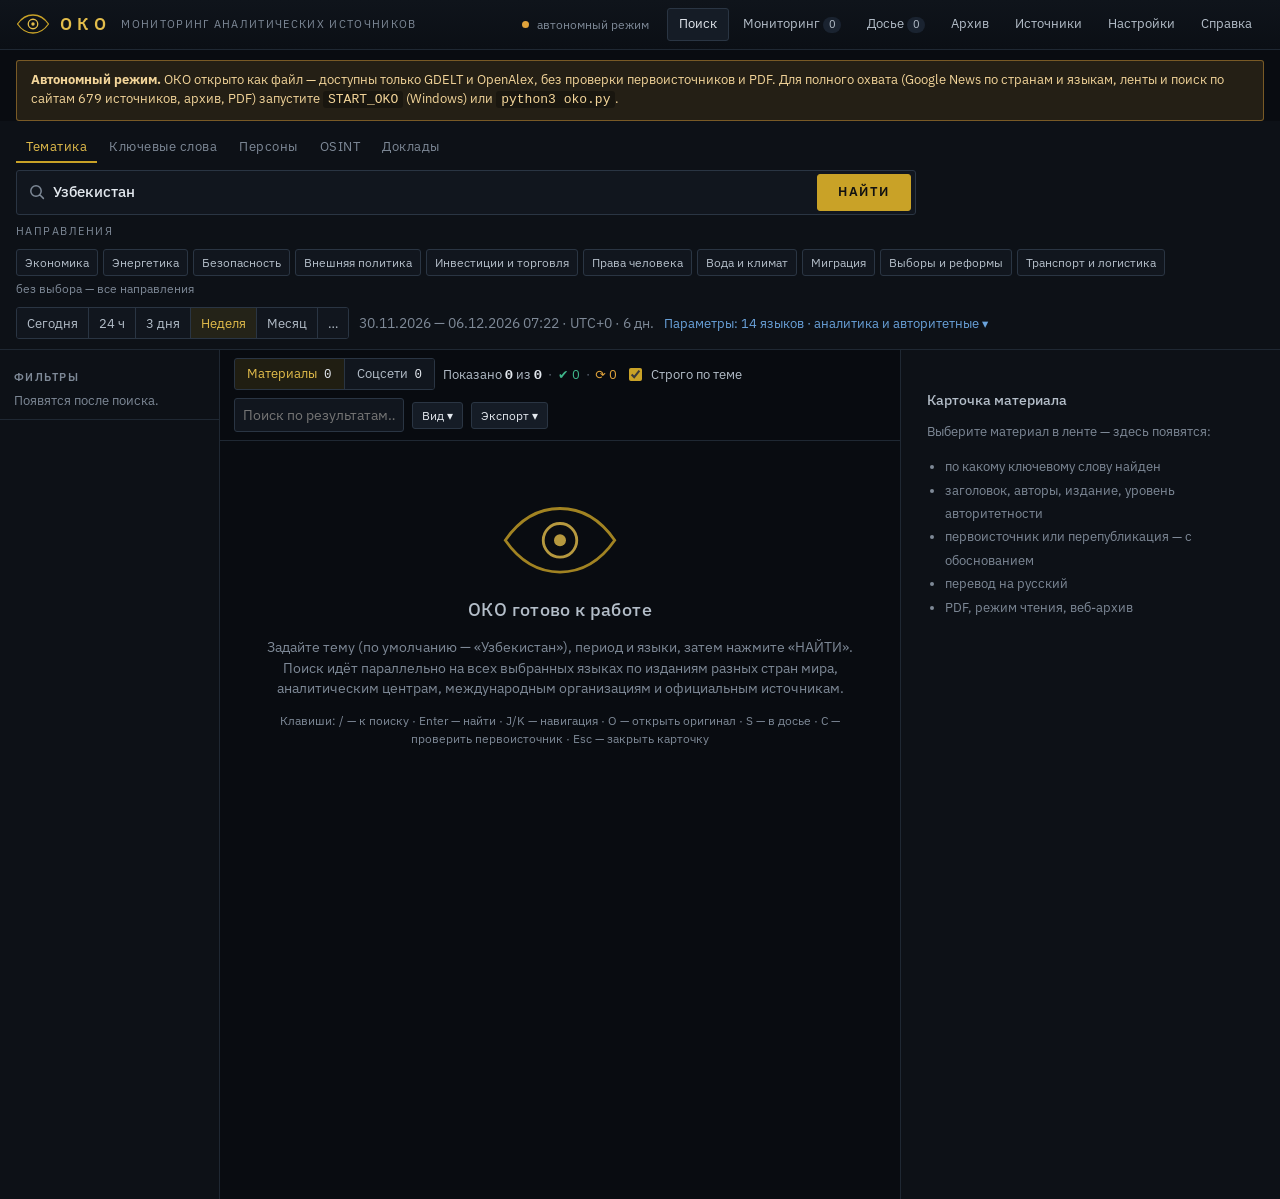
==== commit 11abeb11: "ОКО: новый интерфейс — вкладки поиска, свёрнутые блоки, соцсети, мониторинг, перевод - Поиск по вкла" ====
--- a/OKO/web/index.html
+++ b/OKO/web/index.html
@@ -4,8 +4,11 @@
 <meta charset="utf-8">
 <meta name="viewport" content="width=device-width, initial-scale=1">
 <meta name="oko-token" content="">
+<meta name="theme-color" content="#090c11">
 <title>ОКО — мониторинг аналитических источников</title>
 <link rel="icon" href="assets/favicon.svg" type="image/svg+xml">
+<link rel="manifest" href="assets/manifest.webmanifest">
+<link rel="apple-touch-icon" href="assets/icon-192.png">
 <link rel="preconnect" href="https://fonts.googleapis.com">
 <link rel="preconnect" href="https://fonts.gstatic.com" crossorigin>
 <link rel="stylesheet" href="https://fonts.googleapis.com/css2?family=IBM+Plex+Mono:wght@400;500&family=IBM+Plex+Sans:wght@400;500;600&family=Noto+Naskh+Arabic:wght@400;600&family=Noto+Nastaliq+Urdu&family=Noto+Sans+Devanagari&family=Noto+Sans+Hebrew&family=Noto+Sans+JP:wght@400;500&family=Noto+Sans+KR:wght@400;500&family=Noto+Sans+SC:wght@400;500&family=Noto+Sans+TC:wght@400;500&display=swap">
@@ -20,8 +23,9 @@
   </div>
   <div class="status" id="status"><span class="dot"></span><span>подключение…</span></div>
   <nav class="topnav" id="topnav">
-    <button data-view="results" class="active">Лента</button>
-    <button data-view="dossier">Досье <span class="badge" id="dossierCount">0</span></button>
+    <button data-view="results" class="active">Поиск</button>
+    <button data-view="watch" title="Лента выбранных источников и каналов">Мониторинг <span class="badge" id="watchCount">0</span></button>
+    <button data-view="dossier" title="Избранные материалы с заметками">Досье <span class="badge" id="dossierCount">0</span></button>
     <button data-view="archive">Архив</button>
     <button data-view="sources">Источники</button>
     <button data-view="settings">Настройки</button>
@@ -32,38 +36,78 @@
 <div id="banner"></div>
 
 <section class="query" id="query">
-  <div class="qrow">
-    <div class="field"><span>Тема</span><input id="qTopic" autocomplete="off" spellcheck="false" placeholder="Узбекистан" value="Узбекистан" title="Ключевое слово или фраза на любом языке. Несколько тем — через запятую (ИЛИ)"></div>
-    <div class="field"><span>и</span><input id="qCtx" autocomplete="off" spellcheck="false" placeholder="контекст: газ, Китай…" title="Уточнение: материал должен касаться также этого (И). Через запятую — любое из"></div>
+  <div class="qtabs" id="qtabs" role="tablist">
+    <button data-t="topic" class="on" title="Страна, регион, организация или явление + тематические направления">Тематика</button>
+    <button data-t="keywords" title="Произвольные ключевые слова с условиями «и» / «не»">Ключевые слова</button>
+    <button data-t="person" title="Упоминания конкретного человека на всех языках, его должности и аккаунты">Персоны</button>
+    <button data-t="osint" title="Анализ e-mail, телефона, имени пользователя, домена, ссылки или IP по открытым данным">OSINT</button>
+    <button data-t="reports" title="Новые глобальные доклады и индексы международных организаций">Доклады</button>
+  </div>
+  <div class="qbox">
+    <svg viewBox="0 0 16 16" aria-hidden="true"><path d="M7 12.2A5.2 5.2 0 107 1.8a5.2 5.2 0 000 10.4zM10.8 10.8l3.6 3.6" fill="none" stroke="currentColor" stroke-width="1.5" stroke-linecap="round"/></svg>
+    <input id="qTopic" autocomplete="off" spellcheck="false" placeholder="Узбекистан" value="Узбекистан" title="Enter — найти">
+    <button class="btn primary" id="btnSearch" title="Enter">НАЙТИ</button>
+    <button class="btn danger hidden" id="btnStop">Стоп</button>
+  </div>
+
+  <div class="qx" id="qx-topic">
+    <span class="qlabel">Направления</span>
+    <div class="chips" id="themeChips"></div>
+  </div>
+  <div class="qx hidden" id="qx-keywords">
+    <div class="field"><span>и</span><input id="qCtx" autocomplete="off" spellcheck="false" placeholder="также должно быть: газ, Китай…" title="Материал должен содержать и это слово (любое из перечисленных через запятую)"></div>
     <div class="field"><span>не</span><input id="qNot" autocomplete="off" spellcheck="false" placeholder="исключить…" title="Исключить материалы с этими словами"></div>
-    <button class="btn primary" id="btnSearch" title="Enter">НАЙТИ</button>
-    <button class="btn danger hidden" id="btnStop">Остановить</button>
+    <label class="check" title="Искать фразу целиком, без перевода по частям"><input type="checkbox" id="optExact"> точная фраза</label>
+    <label class="check" title="Переводить ключевые слова на выбранные языки"><input type="checkbox" id="optTranslate" checked> переводить на языки</label>
   </div>
-  <div class="qrow">
-    <span class="qlabel">Период</span>
+  <div class="qx hidden" id="qx-person"><div id="personBox" class="personbox"><span class="muted">Введите имя и нажмите «НАЙТИ» — ОКО найдёт человека в Wikidata, покажет должности и аккаунты и соберёт упоминания на всех языках.</span></div></div>
+  <div class="qx hidden" id="qx-osint"><div id="osintBox" class="osintbox"><span class="muted">E-mail, номер телефона, @имя пользователя, домен, ссылка или IP-адрес. Только открытые данные: DNS, WHOIS (RDAP), публичные профили, веб-архив, упоминания в поисковиках.</span></div></div>
+  <div class="qx hidden" id="qx-reports"><div id="reportsBox" class="reportsbox"></div></div>
+
+  <div class="qline" id="qline">
     <div class="seg" id="presets">
-      <button data-p="today">Сегодня</button><button data-p="yesterday">Вчера</button><button data-p="24h">24 ч</button><button data-p="3d">3 дня</button><button data-p="7d">Неделя</button><button data-p="30d">Месяц</button>
+      <button data-p="today">Сегодня</button><button data-p="24h">24 ч</button><button data-p="3d">3 дня</button><button data-p="7d">Неделя</button><button data-p="30d">Месяц</button><button data-p="custom" title="Свой период">…</button>
     </div>
-    <input type="date" id="dFrom" title="Начало периода"><span class="muted">—</span><input type="date" id="dTo" title="Конец периода">
+    <span class="custom-dates hidden" id="customDates"><input type="date" id="dFrom" title="Начало периода"><span class="muted">—</span><input type="date" id="dTo" title="Конец периода"></span>
     <span class="muted" id="periodHint"></span>
+    <button class="linkbtn" id="btnParams" title="Языки, источники, уровни, каналы поиска">Параметры ▾</button>
   </div>
-  <div class="qrow">
-    <span class="qlabel">Языки</span>
-    <div class="chips" id="langChips"></div>
-    <button class="btn small ghost" id="btnTerms" title="Показать и отредактировать поисковые термины по языкам">Термины ▾</button>
-    <label class="check" title="Добавлять столицу, главу государства и ключевые города (для тем из словаря)"><input type="checkbox" id="optRelated" checked> связанные термины</label>
+  <div class="qparams hidden" id="qparams">
+    <div class="qrow">
+      <span class="qlabel">Языки</span>
+      <div class="chips" id="langChips"></div>
+    </div>
+    <div class="qrow">
+      <span class="qlabel">Термины</span>
+      <button class="btn small ghost" id="btnTerms" title="Показать и отредактировать поисковые термины по языкам">Показать термины по языкам ▾</button>
+      <label class="check" title="Добавлять столицу, главу государства и ключевые города (для тем из словаря)"><input type="checkbox" id="optRelated" checked> связанные термины</label>
+    </div>
+    <div class="qrow">
+      <span class="qlabel">Источники</span>
+      <div class="seg" id="modeSeg">
+        <button data-m="registry" class="on" title="Только аналитические центры, международные организации, официальные источники и издания из реестра">Аналитика и авторитетные издания</button>
+        <button data-m="broad" title="Все найденные материалы, включая источники вне реестра (уровень D)">Широкий охват</button>
+      </div>
+      <label class="check">уровень
+        <select id="minTier"><option value="4">все</option><option value="3">A–C</option><option value="2">A–B</option><option value="1">только A</option></select>
+      </label>
+      <div class="dropdown"><button class="btn small" id="btnTypes">Категории: все ▾</button><div class="menu hidden" id="menuTypes"></div></div>
+      <div class="dropdown"><button class="btn small" id="btnProv">Каналы поиска ▾</button><div class="menu hidden" id="menuProv"></div></div>
+    </div>
   </div>
-  <div class="qrow">
-    <span class="qlabel">Источники</span>
-    <div class="seg" id="modeSeg">
-      <button data-m="registry" class="on" title="Только аналитические центры, международные организации, официальные источники и издания из реестра">Аналитика и авторитетные издания</button>
-      <button data-m="broad" title="Все найденные материалы, включая источники вне реестра (уровень D)">Широкий охват</button>
-    </div>
-    <label class="check">уровень
-      <select id="minTier"><option value="4">все</option><option value="3">A–C</option><option value="2">A–B</option><option value="1">только A</option></select>
-    </label>
-    <div class="dropdown"><button class="btn small" id="btnTypes">Категории: все ▾</button><div class="menu hidden" id="menuTypes"></div></div>
-    <div class="dropdown"><button class="btn small" id="btnProv">Каналы поиска ▾</button><div class="menu hidden" id="menuProv"></div></div>
+</section>
+
+<section class="query hidden" id="watchPanel">
+  <div class="wtop">
+    <h3>Мониторинг источников</h3>
+    <div class="chips" id="watchChips"></div>
+    <button class="btn small" id="btnWatchAdd">+ Добавить источник или канал</button>
+  </div>
+  <div class="qline">
+    <div class="seg" id="watchPresets"><button data-p="24h">24 ч</button><button data-p="3d">3 дня</button><button data-p="7d">Неделя</button></div>
+    <div class="field wfilter"><span>фильтр</span><input id="watchFilter" autocomplete="off" placeholder="необязательно: слово или тема"></div>
+    <button class="btn primary" id="btnWatchRun">ОБНОВИТЬ</button>
+    <span class="muted" id="watchHint"></span>
   </div>
 </section>
 
@@ -73,7 +117,7 @@
     <button class="btn small" id="btnReExpand">Перевести заново</button>
     <button class="btn small" id="btnTermsClose">Свернуть</button></div>
   <table class="tterms" id="termsTable"></table>
-  <div class="muted" style="font-size:12px;margin-top:8px">Правка термина сохраняется в глоссарий и используется в следующих поисках. Источник: <span class="srcTag lexicon">словарь</span> <span class="srcTag wikidata">Wikidata</span> <span class="srcTag mt">перевод</span> <span class="srcTag user">вручную</span></div>
+  <div class="muted" style="font-size:12px;margin-top:8px">Правка термина сохраняется в глоссарий и используется в следующих поисках. Источник: <span class="srcTag lexicon">словарь</span> <span class="srcTag wikidata">Wikidata</span> <span class="srcTag mt">перевод</span> <span class="srcTag user">вручную</span> · <span class="tchip rel" style="padding:0 6px">голубым</span> — связанные термины</div>
 </section>
 
 <section class="progress hidden" id="progress">
@@ -88,13 +132,13 @@
   <section class="results">
     <div class="rtool">
       <button class="btn small mob-only" id="btnFacets">Фильтры</button>
+      <div class="seg sect" id="sectSeg"><button data-s="media" class="on" title="СМИ, аналитические центры, организации, официальные источники">Материалы <b id="cntMedia">0</b></button><button data-s="social" title="Telegram, VK, X, LinkedIn, Facebook, Instagram, WhatsApp-каналы, YouTube">Соцсети <b id="cntSocial">0</b></button></div>
       <span class="rcount" id="rcount"></span>
       <label class="check strict" title="Показывать только материалы, где тема (ключевое слово, его перевод или связанный термин) есть в заголовке или аннотации, либо подтверждена проверкой страницы"><input type="checkbox" id="optStrict" checked> Строго по теме</label>
+      <span class="rtool-sp"></span>
       <input class="input rfilter" id="rFilter" placeholder="Поиск по результатам…">
-      <select id="sortSel" title="Сортировка"><option value="authority">по авторитетности</option><option value="date">по дате</option><option value="relevance">по релевантности</option></select>
-      <div class="seg" id="viewSeg"><button data-v="list" class="on">Лента</button><button data-v="stories">Сюжеты</button><button data-v="tiers">По уровням</button></div>
+      <div class="dropdown"><button class="btn small" id="btnView" title="Сортировка, группировка, аннотации, заголовки по-русски">Вид ▾</button><div class="menu right hidden" id="menuView"></div></div>
       <div class="dropdown"><button class="btn small" id="btnExport">Экспорт ▾</button><div class="menu right hidden" id="menuExport"></div></div>
-      <button class="btn small" id="btnDigest" title="Сводка для печати или сохранения в PDF">PDF-сводка</button>
     </div>
     <div class="list" id="list"></div>
   </section>
--- a/OKO/web/assets/oko.css
+++ b/OKO/web/assets/oko.css
@@ -71,9 +71,51 @@
 .field > span { display: flex; align-items: center; padding: 0 9px; color: var(--muted); font-size: 11px; letter-spacing: .08em; border-right: 1px solid var(--line2); text-transform: uppercase; }
 .field input { background: transparent; border: 0; padding: 8px 10px; min-width: 0; outline: none; }
 .field:focus-within { border-color: var(--accent); }
-#qTopic { width: 260px; font-weight: 500; }
-#qCtx { width: 210px; }
-#qNot { width: 170px; }
+#qCtx { width: 230px; }
+#qNot { width: 180px; }
+/* вкладки и строка поиска */
+.qtabs { display: flex; gap: 2px; flex-wrap: wrap; margin-bottom: -2px; }
+.qtabs button { background: none; border: 0; border-bottom: 2px solid transparent; color: var(--muted); padding: 4px 10px 6px; cursor: pointer; font-size: 12.5px; letter-spacing: .04em; }
+.qtabs button:hover { color: var(--text); }
+.qtabs button.on { color: var(--accent2); border-bottom-color: var(--accent); }
+.qbox { display: flex; align-items: center; gap: 8px; background: var(--panel); border: 1px solid var(--line2); border-radius: var(--r); padding: 3px 4px 3px 12px; max-width: 900px; }
+.qbox:focus-within { border-color: var(--accent); }
+.qbox > svg { width: 16px; height: 16px; color: var(--muted); flex: none; }
+.qbox input { flex: 1; min-width: 0; background: transparent; border: 0; outline: none; font-size: 15px; font-weight: 500; padding: 7px 0; }
+.qx { display: flex; align-items: center; gap: 10px; flex-wrap: wrap; }
+.qline { display: flex; align-items: center; gap: 10px; flex-wrap: wrap; }
+.qparams { display: grid; gap: 9px; padding: 10px 12px; border: 1px solid var(--line); border-radius: var(--r); background: var(--panel); }
+.linkbtn { background: none; border: 0; color: var(--blue); cursor: pointer; font-size: 12.5px; padding: 2px 0; }
+.linkbtn:hover { text-decoration: underline; }
+.chip.theme { color: var(--text2); }
+.chip.theme.on { color: var(--accent2); border-color: rgba(201, 162, 39, .6); background: var(--accent-bg); }
+.custom-dates { display: inline-flex; gap: 6px; align-items: center; }
+.wtop { display: flex; align-items: center; gap: 10px; flex-wrap: wrap; }
+.wtop h3 { margin: 0 6px 0 0; font-size: 12px; letter-spacing: .14em; text-transform: uppercase; color: var(--muted); font-weight: 600; }
+.wfilter input { width: 240px; }
+.tchip.tg { border-color: rgba(106, 163, 220, .4); }
+.wpick { display: grid; gap: 3px; margin-top: 6px; max-height: 300px; overflow: auto; }
+.pcand { text-align: left; background: var(--panel2); border: 1px solid var(--line2); color: var(--text); border-radius: var(--r); padding: 6px 9px; cursor: pointer; font-size: 13px; }
+.pcand:hover { border-color: var(--line3); background: var(--hover); }
+.pcand.on { border-color: rgba(201, 162, 39, .5); }
+.personbox, .osintbox, .reportsbox { display: grid; gap: 4px; width: 100%; max-width: 980px; font-size: 13px; }
+.pcard { border: 1px solid var(--line2); border-radius: var(--r); padding: 10px 12px; background: var(--panel); display: grid; gap: 5px; }
+.pc-h b { font-size: 15px; }
+.pc-row { display: grid; grid-template-columns: 150px 1fr; gap: 8px; font-size: 12.5px; }
+.pc-links { display: flex; flex-wrap: wrap; gap: 5px; }
+.oh { font-size: 14px; }
+.ochecks { display: grid; gap: 3px; }
+.oc { display: flex; gap: 8px; align-items: baseline; font-size: 12.5px; }
+.oc-i { font-family: var(--mono); width: 14px; text-align: center; }
+.oc.st-found .oc-i, .oc.st-ok .oc-i { color: var(--ok); }
+.oc.st-none .oc-i { color: var(--dim); }
+.oc.st-warn .oc-i { color: var(--warn); }
+.rcal { display: flex; flex-wrap: wrap; gap: 5px; align-items: center; }
+.rcal > div { width: 100%; }
+.rchip { border: 1px solid var(--line2); border-radius: var(--r); padding: 2px 8px; font-size: 12px; background: var(--panel); }
+.rchip.rank { border-color: rgba(201, 162, 39, .45); }
+.rlist { display: grid; gap: 3px; font-size: 12.5px; padding: 4px 0 6px; }
+.reportsbox details.dsec { margin: 4px 0; }
 .btn {
   border: 1px solid var(--line2); background: var(--panel2); color: var(--text); padding: 7px 12px; border-radius: var(--r);
   cursor: pointer; white-space: nowrap; display: inline-flex; align-items: center; gap: 6px; font-size: 13px;
@@ -155,8 +197,9 @@
 .layout { display: grid; grid-template-columns: 252px minmax(0, 1fr) 440px; min-height: calc(100vh - 50px); }
 .facets { border-right: 1px solid var(--line); background: var(--bg2); padding: 10px 0 40px; overflow: auto; position: sticky; top: 50px; height: calc(100vh - 50px); }
 .fsec { padding: 6px 14px 10px; border-bottom: 1px solid var(--line); }
-.fsec h4 { margin: 4px 0 6px; font-size: 10.5px; letter-spacing: .14em; text-transform: uppercase; color: var(--muted); font-weight: 600; display: flex; justify-content: space-between; }
-.fsec h4 button { background: none; border: 0; color: var(--dim); cursor: pointer; font-size: 10.5px; letter-spacing: .06em; }
+.fsec h4 { margin: 4px 0 6px; font-size: 10.5px; letter-spacing: .14em; text-transform: uppercase; color: var(--muted); font-weight: 600; display: flex; justify-content: flex-start; align-items: center; gap: 4px; }
+.fsec h4 button { background: none; border: 0; color: var(--dim); cursor: pointer; font-size: 10.5px; letter-spacing: .06em; margin-left: auto; }
+details.fsec:not([open]) { padding-bottom: 4px; }
 .frow { display: flex; align-items: center; gap: 7px; padding: 2.5px 0; font-size: 12.5px; color: var(--text2); cursor: pointer; }
 .frow input { accent-color: var(--accent); margin: 0; }
 .frow .fl { flex: 1; overflow: hidden; text-overflow: ellipsis; white-space: nowrap; }
@@ -171,16 +214,19 @@
   position: sticky; top: 50px; z-index: 10; display: flex; align-items: center; gap: 8px; flex-wrap: wrap; padding: 8px 14px;
   background: rgba(9, 12, 17, .96); backdrop-filter: blur(4px); border-bottom: 1px solid var(--line);
 }
-.rcount { font-size: 12.5px; color: var(--text2); margin-right: auto; }
+.rcount { font-size: 12.5px; color: var(--text2); }
+.rtool-sp { flex: 1; }
+.seg.sect button { padding: 5px 12px; }
+.seg.sect b { font-family: var(--mono); font-weight: 500; margin-left: 4px; color: var(--text); }
 .rcount b { color: var(--text); font-family: var(--mono); }
-.rfilter { width: 190px; }
+.rfilter { width: 170px; }
 .list { padding: 4px 0; }
 .empty { padding: 60px 30px; color: var(--muted); text-align: center; }
 .empty h2 { color: var(--text2); font-weight: 500; font-size: 18px; margin: 0 0 10px; letter-spacing: .02em; }
 .empty .eye-big { width: 120px; opacity: .8; margin-bottom: 16px; }
 
 .item {
-  display: grid; grid-template-columns: 30px 26px minmax(0, 1fr) 30px; gap: 0 8px; padding: 9px 14px 9px 12px;
+  display: grid; grid-template-columns: 30px 26px minmax(0, 1fr) auto; gap: 0 8px; padding: 8px 14px 8px 12px;
   border-bottom: 1px solid var(--line); border-left: 2px solid transparent; cursor: pointer; position: relative;
 }
 .item:hover { background: var(--panel); }
@@ -217,9 +263,28 @@
 .tag.kw { color: var(--accent2); border-color: rgba(201, 162, 39, .4); background: var(--accent-bg); unicode-bidi: plaintext; }
 .tag.kw.rel { color: #9fc4ea; border-color: rgba(106, 163, 220, .4); background: var(--blue-bg); }
 .tag.kw.eng { color: var(--text2); border-color: var(--line2); background: none; border-style: dashed; }
-.isnip { margin-top: 4px; color: var(--text2); font-size: 12.5px; line-height: 1.45; unicode-bidi: plaintext;
-  display: -webkit-box; -webkit-line-clamp: 2; -webkit-box-orient: vertical; overflow: hidden; }
-.compact .isnip { display: none; }
+.isnip { margin-top: 4px; color: var(--text2); font-size: 12.5px; line-height: 1.45; unicode-bidi: plaintext; white-space: pre-line;
+  display: -webkit-box; -webkit-line-clamp: 4; -webkit-box-orient: vertical; overflow: hidden; }
+.itr { color: var(--text2); font-size: 12.5px; margin-top: 1px; }
+.iside { display: flex; align-items: flex-start; gap: 2px; }
+.iexp { background: none; border: 0; color: var(--dim); cursor: pointer; font-size: 12px; padding: 3px 4px; }
+.iexp:hover { color: var(--text); }
+.plat { width: 24px; height: 22px; border-radius: 50%; display: inline-flex; align-items: center; justify-content: center; font: 600 10px var(--mono); border: 1px solid var(--line3); color: var(--text2); margin-top: 1px; }
+.plat.p-telegram { color: #5eb5f7; border-color: rgba(94, 181, 247, .5); }
+.plat.p-vk { color: #7aa4e0; border-color: rgba(122, 164, 224, .5); }
+.plat.p-x { color: #e6e6e6; }
+.plat.p-linkedin { color: #6aa8e8; border-color: rgba(106, 168, 232, .5); }
+.plat.p-facebook { color: #7b9df0; border-color: rgba(123, 157, 240, .5); }
+.plat.p-instagram { color: #e87fb5; border-color: rgba(232, 127, 181, .5); }
+.plat.p-whatsapp { color: #5fd08c; border-color: rgba(95, 208, 140, .5); }
+.plat.p-youtube { color: #f06a6a; border-color: rgba(240, 106, 106, .5); }
+.tag.rep { color: #cfe2f7; border-color: rgba(106, 163, 220, .45); }
+.socialpanel { margin: 8px 14px; padding: 10px 12px; border: 1px solid var(--line2); border-radius: var(--r); background: var(--panel); font-size: 12.5px; }
+.sp-links { display: flex; flex-wrap: wrap; gap: 5px; align-items: center; margin-top: 6px; }
+.eyebtn { background: none; border: 0; color: var(--dim); cursor: pointer; padding: 2px; }
+.eyebtn svg { width: 16px; height: 16px; }
+.eyebtn.on { color: var(--accent2); }
+.btn.on { border-color: rgba(201, 162, 39, .55); color: var(--accent2); }
 .star { background: none; border: 0; color: var(--dim); cursor: pointer; padding: 2px; border-radius: var(--r); align-self: start; }
 .star svg { width: 16px; height: 16px; }
 .star:hover { color: var(--text2); }
@@ -269,8 +334,26 @@
 .dtable td { padding: 6px 0; border-top: 1px solid var(--line); color: var(--text); word-break: break-word; }
 .dtable td .sub { color: var(--muted); font-size: 11.5px; display: block; margin-top: 2px; }
 .stars { color: var(--tA); letter-spacing: 2px; }
-.dsec { margin: 8px 18px 14px; }
-.dsec h4 { margin: 12px 0 6px; font-size: 10.5px; letter-spacing: .14em; text-transform: uppercase; color: var(--muted); font-weight: 600; }
+.dsec { margin: 4px 18px 8px; }
+.dsec h4 { margin: 10px 0 6px; font-size: 10.5px; letter-spacing: .14em; text-transform: uppercase; color: var(--muted); font-weight: 600; display: inline; }
+details.dsec > summary { cursor: pointer; list-style: none; padding: 4px 0; border-top: 1px solid var(--line); }
+details.dsec > summary::-webkit-details-marker { display: none; }
+details.dsec > summary::before { content: "▸"; color: var(--dim); font-size: 10px; margin-right: 7px; display: inline-block; width: 8px; }
+details.dsec[open] > summary::before { content: "▾"; }
+details.dsec.nested { margin: 2px 0 0; }
+details.dsec.nested > summary { border-top: 0; }
+details.dsec.foundsec .foundby { margin: 4px 0 6px; }
+.dsum { margin-left: 8px; color: var(--accent2); text-transform: none; letter-spacing: 0; font-weight: 500; font-size: 12px; }
+.dtitle-ru { color: var(--text2); font-size: 14px; margin: -4px 0 8px; }
+.dsub { color: var(--muted); font-size: 12px; margin: -4px 0 9px; }
+.dtr-title { font-weight: 600; margin-bottom: 4px; }
+.dtr-full p { font-size: 13px; line-height: 1.6; color: var(--text2); margin: 0 0 8px; }
+.dtr-full h5 { font-size: 13px; margin: 10px 0 6px; }
+details.fsec > summary { list-style: none; cursor: pointer; }
+details.fsec > summary::-webkit-details-marker { display: none; }
+details.fsec > summary h4::before { content: "▸"; margin-right: 6px; color: var(--dim); font-size: 9px; }
+details.fsec[open] > summary h4::before { content: "▾"; }
+.fsec h4 .fsel { margin-left: 4px; background: var(--accent-bg); color: var(--accent2); border-radius: 8px; padding: 0 5px; font-size: 10px; }
 .dsnip { color: var(--text2); font-size: 13px; line-height: 1.55; unicode-bidi: plaintext; white-space: pre-line; }
 .dlist { list-style: none; margin: 0; padding: 0; }
 .dlist li { display: grid; grid-template-columns: 22px 1fr; gap: 6px; padding: 5px 0; border-top: 1px solid var(--line); font-size: 12.5px; }
@@ -331,7 +414,10 @@
   .mob-only { display: inline-flex !important; }
   .query { padding: 10px 12px; }
   .qlabel { min-width: 0; width: 100%; }
-  #qTopic, #qCtx, #qNot { width: 100%; }
+  #qCtx, #qNot, .wfilter input { width: 100%; }
+  .qbox { max-width: none; }
+  .pc-row { grid-template-columns: 1fr; }
+  .rtool .rfilter { width: 100%; order: 10; }
   .field { width: 100%; }
   .detail { top: 0; height: 100vh; width: 100vw; }
   .rtool { top: 0; }
@@ -344,7 +430,7 @@
 /* ---------------------------------------------------------------- печать */
 @media print {
   body { background: #fff; color: #000; }
-  .top, .query, .progress, .facets, .rtool, .detail, .terms, .banner { display: none !important; }
+  .top, .query, .progress, .facets, .rtool, .detail, .terms, .banner, #watchPanel { display: none !important; }
   .layout { display: block; }
   .item { border-color: #ccc; break-inside: avoid; }
   .ititle { color: #000; }
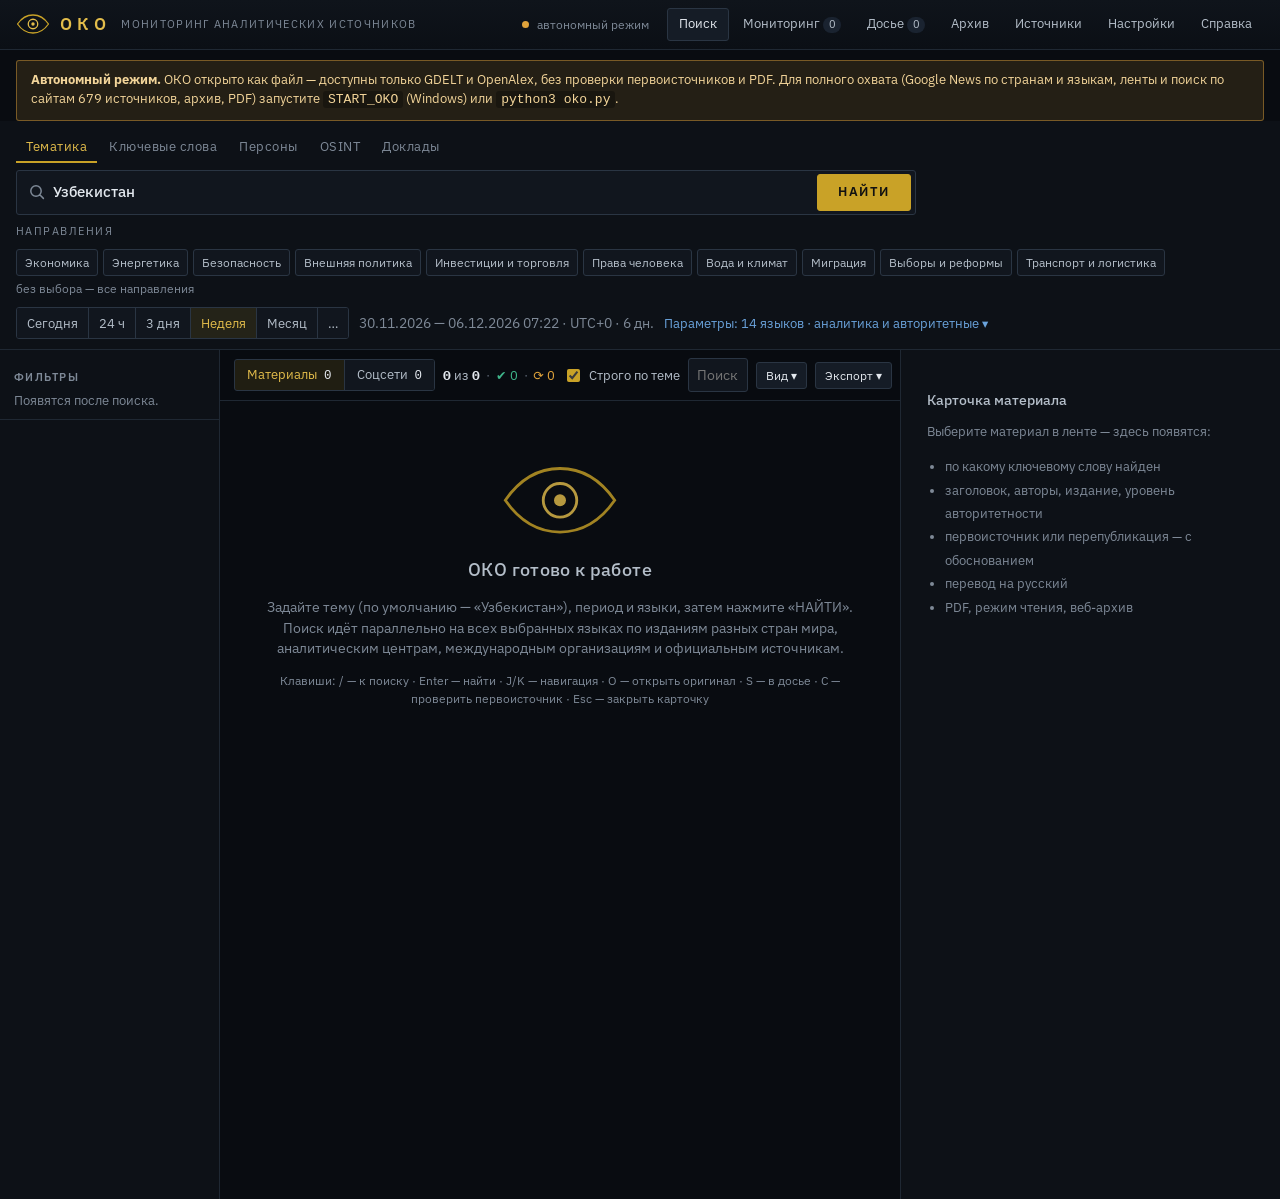
==== commit f32fe679: "ОКО: доступ с телефона, тесты и документация - Режим --lan: интерфейс в браузере телефона в домашней" ====
--- a/OKO/web/index.html
+++ b/OKO/web/index.html
@@ -135,7 +135,6 @@
       <div class="seg sect" id="sectSeg"><button data-s="media" class="on" title="СМИ, аналитические центры, организации, официальные источники">Материалы <b id="cntMedia">0</b></button><button data-s="social" title="Telegram, VK, X, LinkedIn, Facebook, Instagram, WhatsApp-каналы, YouTube">Соцсети <b id="cntSocial">0</b></button></div>
       <span class="rcount" id="rcount"></span>
       <label class="check strict" title="Показывать только материалы, где тема (ключевое слово, его перевод или связанный термин) есть в заголовке или аннотации, либо подтверждена проверкой страницы"><input type="checkbox" id="optStrict" checked> Строго по теме</label>
-      <span class="rtool-sp"></span>
       <input class="input rfilter" id="rFilter" placeholder="Поиск по результатам…">
       <div class="dropdown"><button class="btn small" id="btnView" title="Сортировка, группировка, аннотации, заголовки по-русски">Вид ▾</button><div class="menu right hidden" id="menuView"></div></div>
       <div class="dropdown"><button class="btn small" id="btnExport">Экспорт ▾</button><div class="menu right hidden" id="menuExport"></div></div>
--- a/OKO/web/assets/oko.css
+++ b/OKO/web/assets/oko.css
@@ -219,7 +219,8 @@
 .seg.sect button { padding: 5px 12px; }
 .seg.sect b { font-family: var(--mono); font-weight: 500; margin-left: 4px; color: var(--text); }
 .rcount b { color: var(--text); font-family: var(--mono); }
-.rfilter { width: 170px; }
+.rfilter { flex: 1 1 110px; min-width: 60px; width: auto; }
+@media (min-width: 801px) { .rtool { flex-wrap: nowrap; } .rtool > * { flex-shrink: 0; } .rtool > .rfilter { flex-shrink: 1; } }
 .list { padding: 4px 0; }
 .empty { padding: 60px 30px; color: var(--muted); text-align: center; }
 .empty h2 { color: var(--text2); font-weight: 500; font-size: 18px; margin: 0 0 10px; letter-spacing: .02em; }
@@ -444,3 +445,9 @@
 .foundby .rel-ok { color: var(--ok); }
 .foundby .rel-weak { color: var(--warn); }
 .foundby .fb-quote { color: var(--text2); font-style: italic; border-left: 2px solid rgba(201, 162, 39, .5); padding-left: 8px; unicode-bidi: plaintext; }
+details.card > summary { cursor: pointer; list-style: none; }
+details.card > summary::-webkit-details-marker { display: none; }
+details.card > summary h3 { margin: 2px 0; }
+details.card > summary::before { content: "▸"; color: var(--dim); font-size: 11px; margin-right: 8px; }
+details.card[open] > summary::before { content: "▾"; }
+details.card[open] > summary { margin-bottom: 6px; }
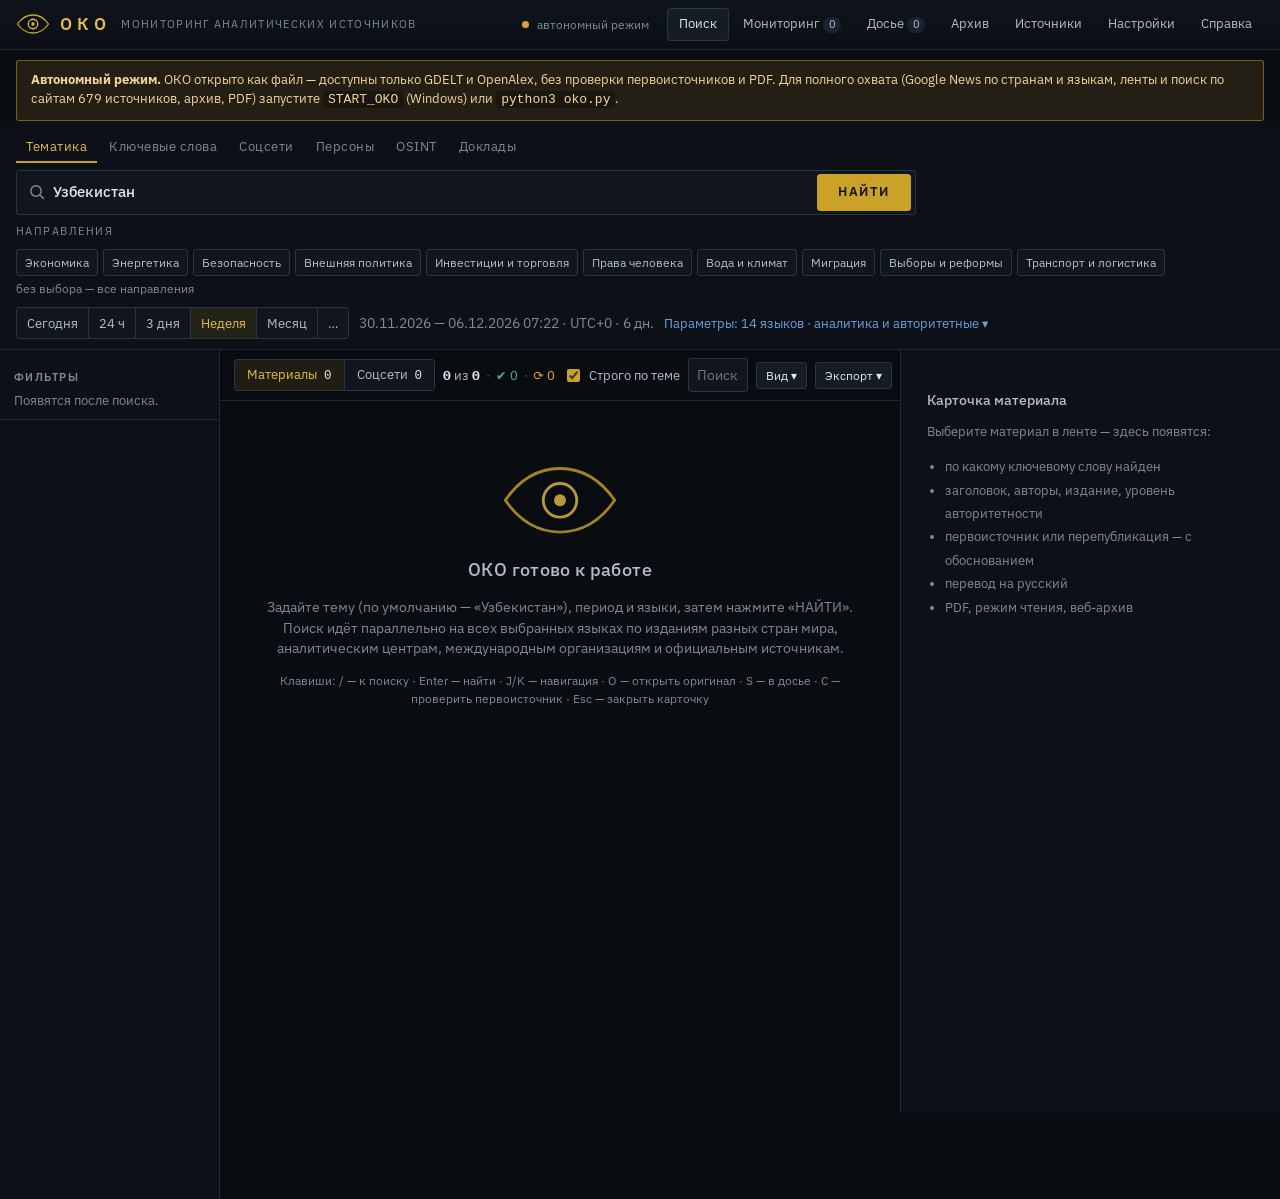
==== commit 09a9f3da: "ОКО 2.1: карточка без сворачивания, перевод заголовка, вкладка «Соцсети», бережный темп - Карточка м" ====
--- a/OKO/web/index.html
+++ b/OKO/web/index.html
@@ -39,6 +39,7 @@
   <div class="qtabs" id="qtabs" role="tablist">
     <button data-t="topic" class="on" title="Страна, регион, организация или явление + тематические направления">Тематика</button>
     <button data-t="keywords" title="Произвольные ключевые слова с условиями «и» / «не»">Ключевые слова</button>
+    <button data-t="social" title="Поиск только в соцсетях: Telegram, ВКонтакте, X, LinkedIn, Facebook, Instagram, WhatsApp-каналы, YouTube">Соцсети</button>
     <button data-t="person" title="Упоминания конкретного человека на всех языках, его должности и аккаунты">Персоны</button>
     <button data-t="osint" title="Анализ e-mail, телефона, имени пользователя, домена, ссылки или IP по открытым данным">OSINT</button>
     <button data-t="reports" title="Новые глобальные доклады и индексы международных организаций">Доклады</button>
@@ -60,6 +61,7 @@
     <label class="check" title="Искать фразу целиком, без перевода по частям"><input type="checkbox" id="optExact"> точная фраза</label>
     <label class="check" title="Переводить ключевые слова на выбранные языки"><input type="checkbox" id="optTranslate" checked> переводить на языки</label>
   </div>
+  <div class="qx hidden" id="qx-social"><div id="socialBox" class="socialbox"></div></div>
   <div class="qx hidden" id="qx-person"><div id="personBox" class="personbox"><span class="muted">Введите имя и нажмите «НАЙТИ» — ОКО найдёт человека в Wikidata, покажет должности и аккаунты и соберёт упоминания на всех языках.</span></div></div>
   <div class="qx hidden" id="qx-osint"><div id="osintBox" class="osintbox"><span class="muted">E-mail, номер телефона, @имя пользователя, домен, ссылка или IP-адрес. Только открытые данные: DNS, WHOIS (RDAP), публичные профили, веб-архив, упоминания в поисковиках.</span></div></div>
   <div class="qx hidden" id="qx-reports"><div id="reportsBox" class="reportsbox"></div></div>
--- a/OKO/web/assets/oko.css
+++ b/OKO/web/assets/oko.css
@@ -451,3 +451,15 @@
 details.card > summary::before { content: "▸"; color: var(--dim); font-size: 11px; margin-right: 8px; }
 details.card[open] > summary::before { content: "▾"; }
 details.card[open] > summary { margin-bottom: 6px; }
+section.dsec.open { border-top: 1px solid var(--line); padding-top: 2px; }
+section.dsec.open > h4 { display: block; margin: 10px 0 6px; }
+section.dsec.nested { border-top: 0; margin: 8px 0 0; }
+section.dsec.foundsec .foundby { margin: 4px 0 6px; }
+.dtitle-ru { display: flex; gap: 7px; align-items: baseline; font-size: 14.5px; line-height: 1.4; color: var(--text); margin: -4px 0 8px; }
+.dtitle-ru.muted { color: var(--muted); font-size: 12.5px; }
+.rulbl { flex: none; font: 600 10px var(--mono); letter-spacing: .06em; color: var(--accent2); border: 1px solid rgba(201, 162, 39, .45); border-radius: 2px; padding: 0 4px; }
+.socialbox { display: grid; gap: 7px; width: 100%; max-width: 1100px; }
+.chip.soc { color: var(--text2); }
+.chip.soc.on { color: var(--text); border-color: rgba(201, 162, 39, .55); background: var(--accent-bg); }
+.chip.soc.off { opacity: .55; border-style: dashed; }
+.chip.soc .plat { width: 20px; height: 18px; font-size: 9px; margin: 0; }
